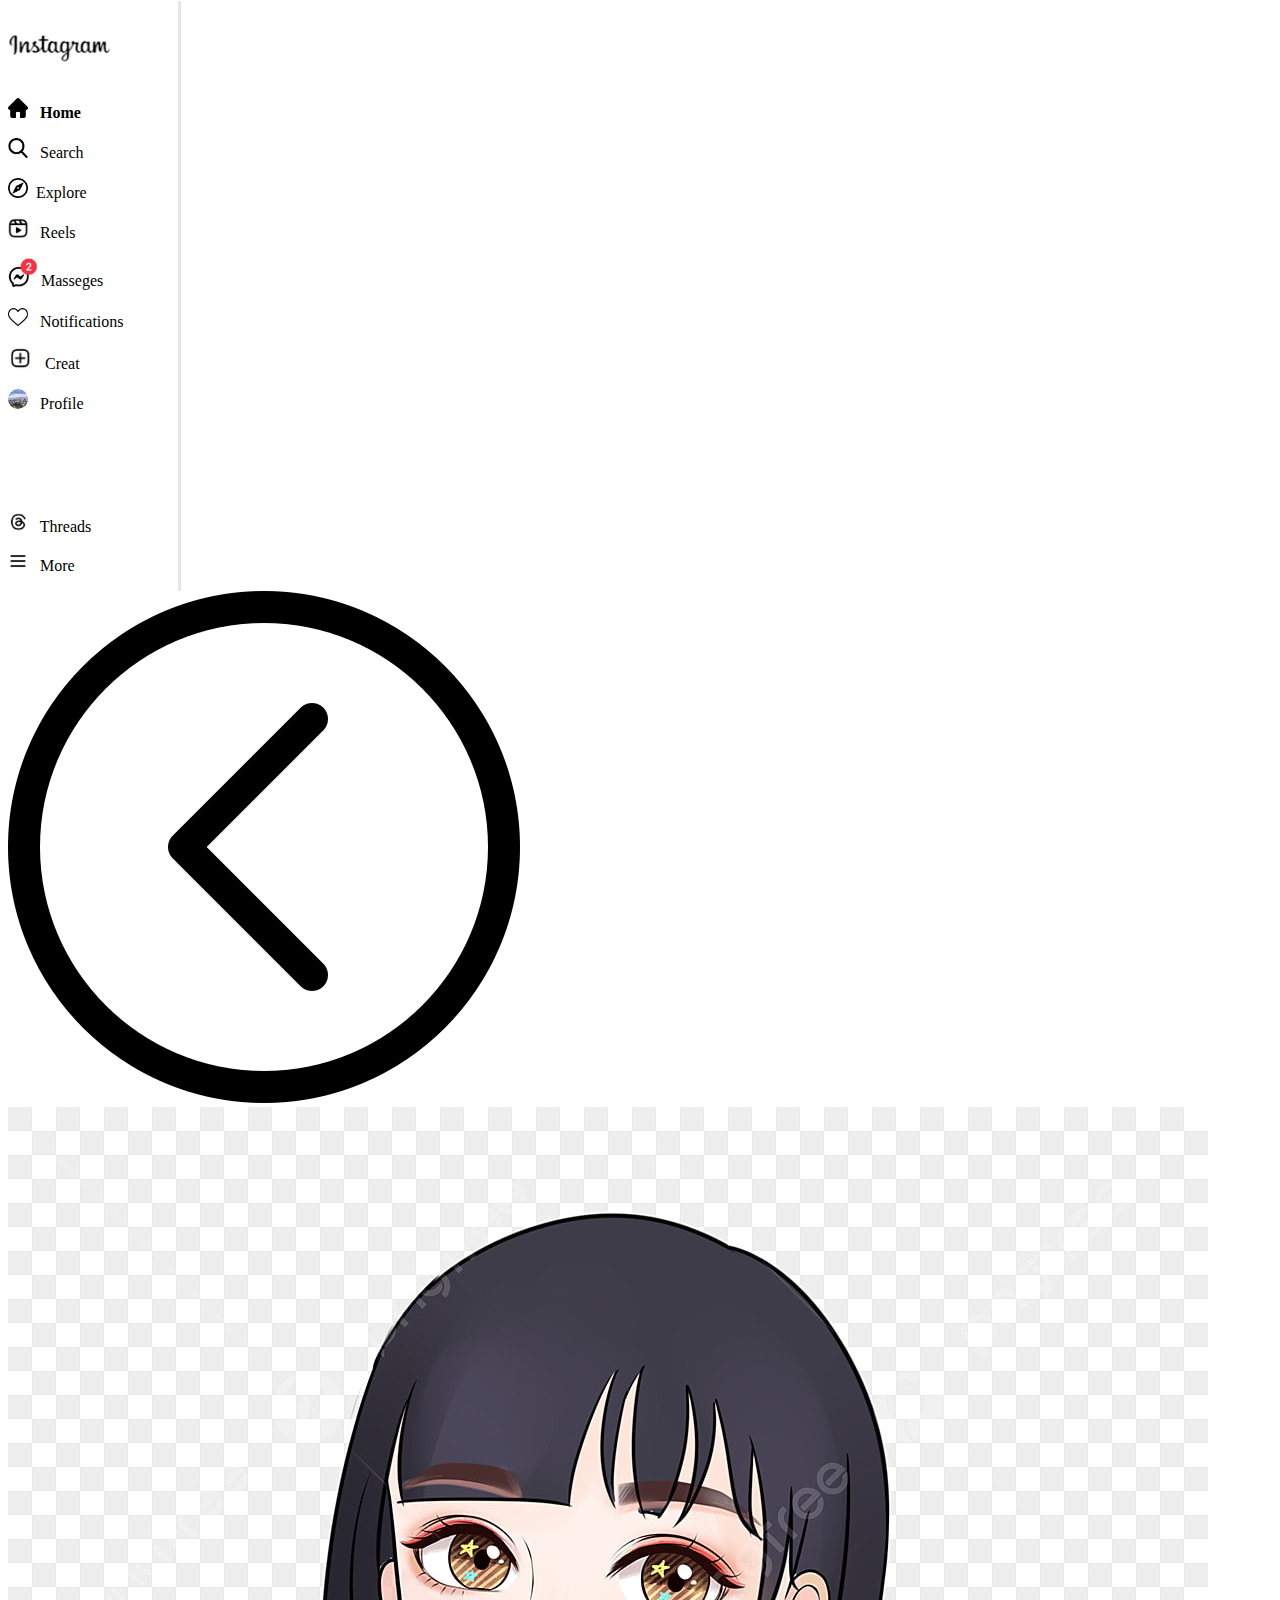
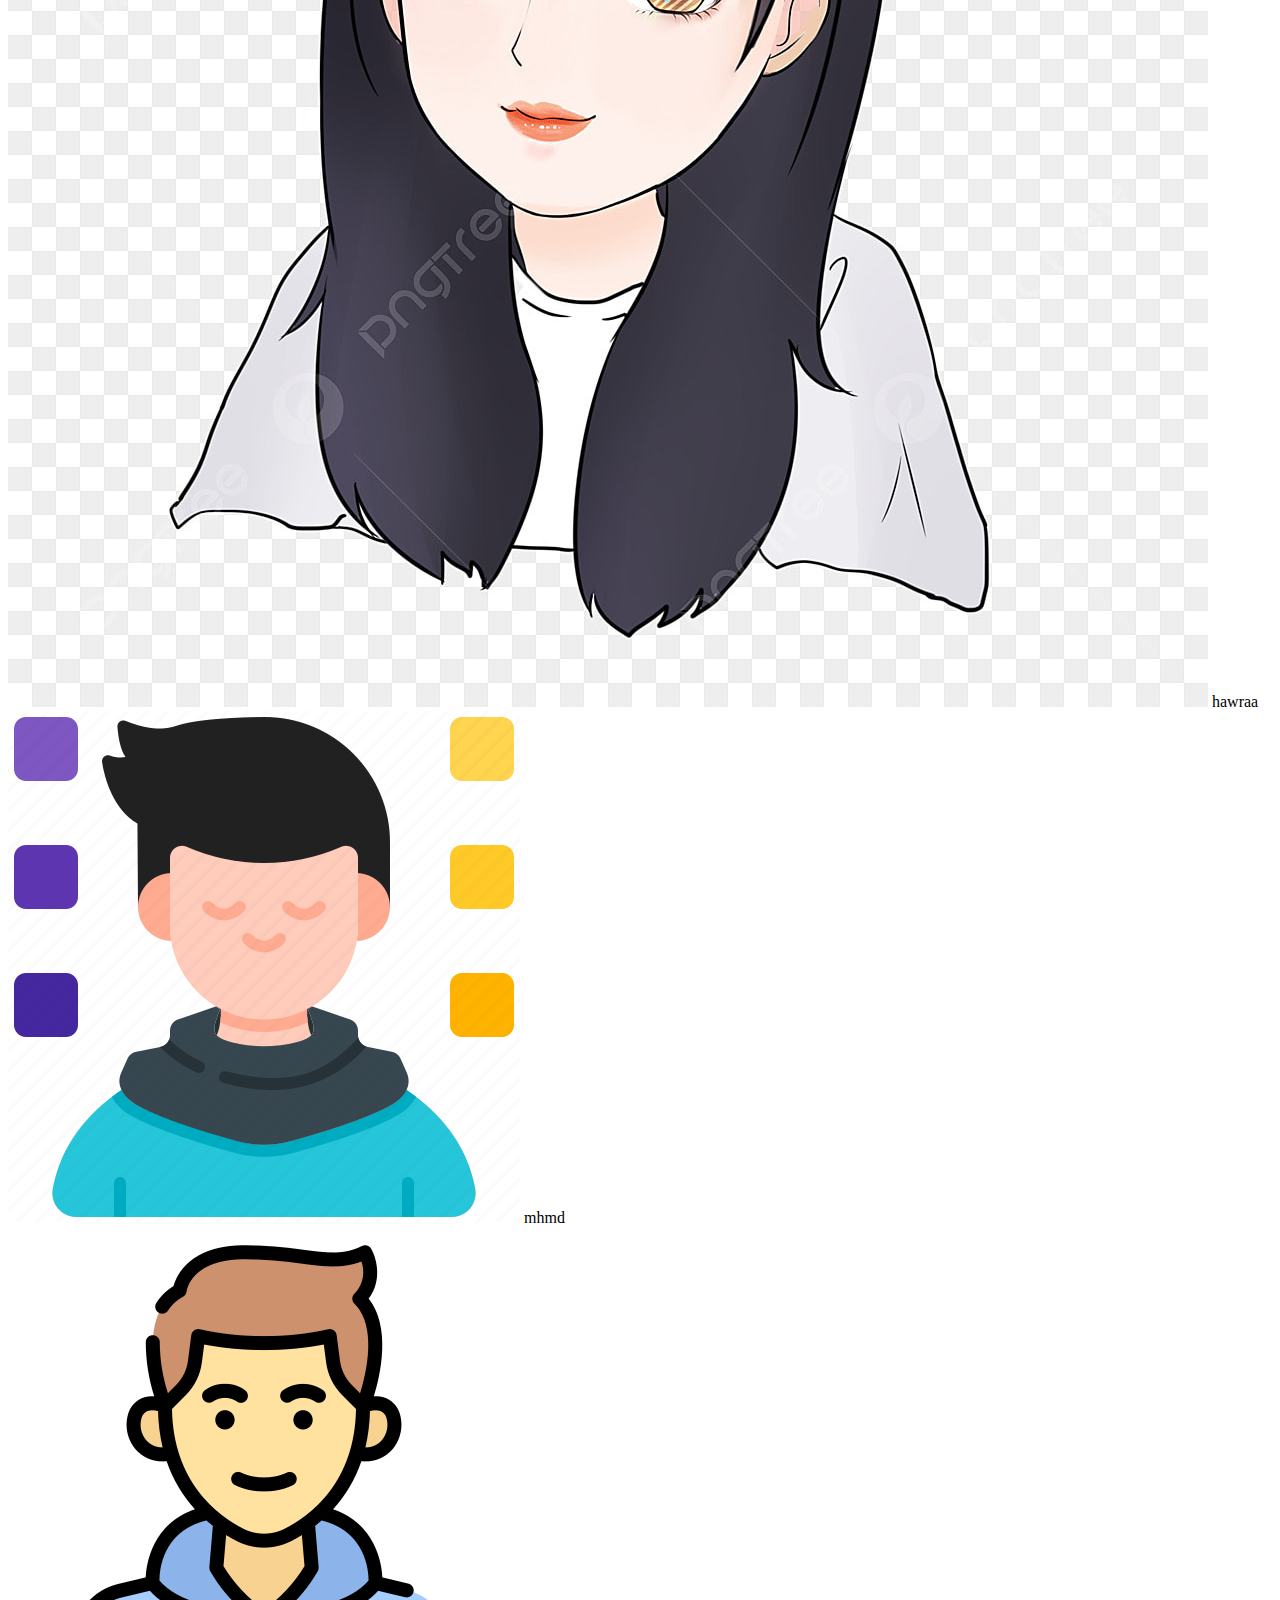
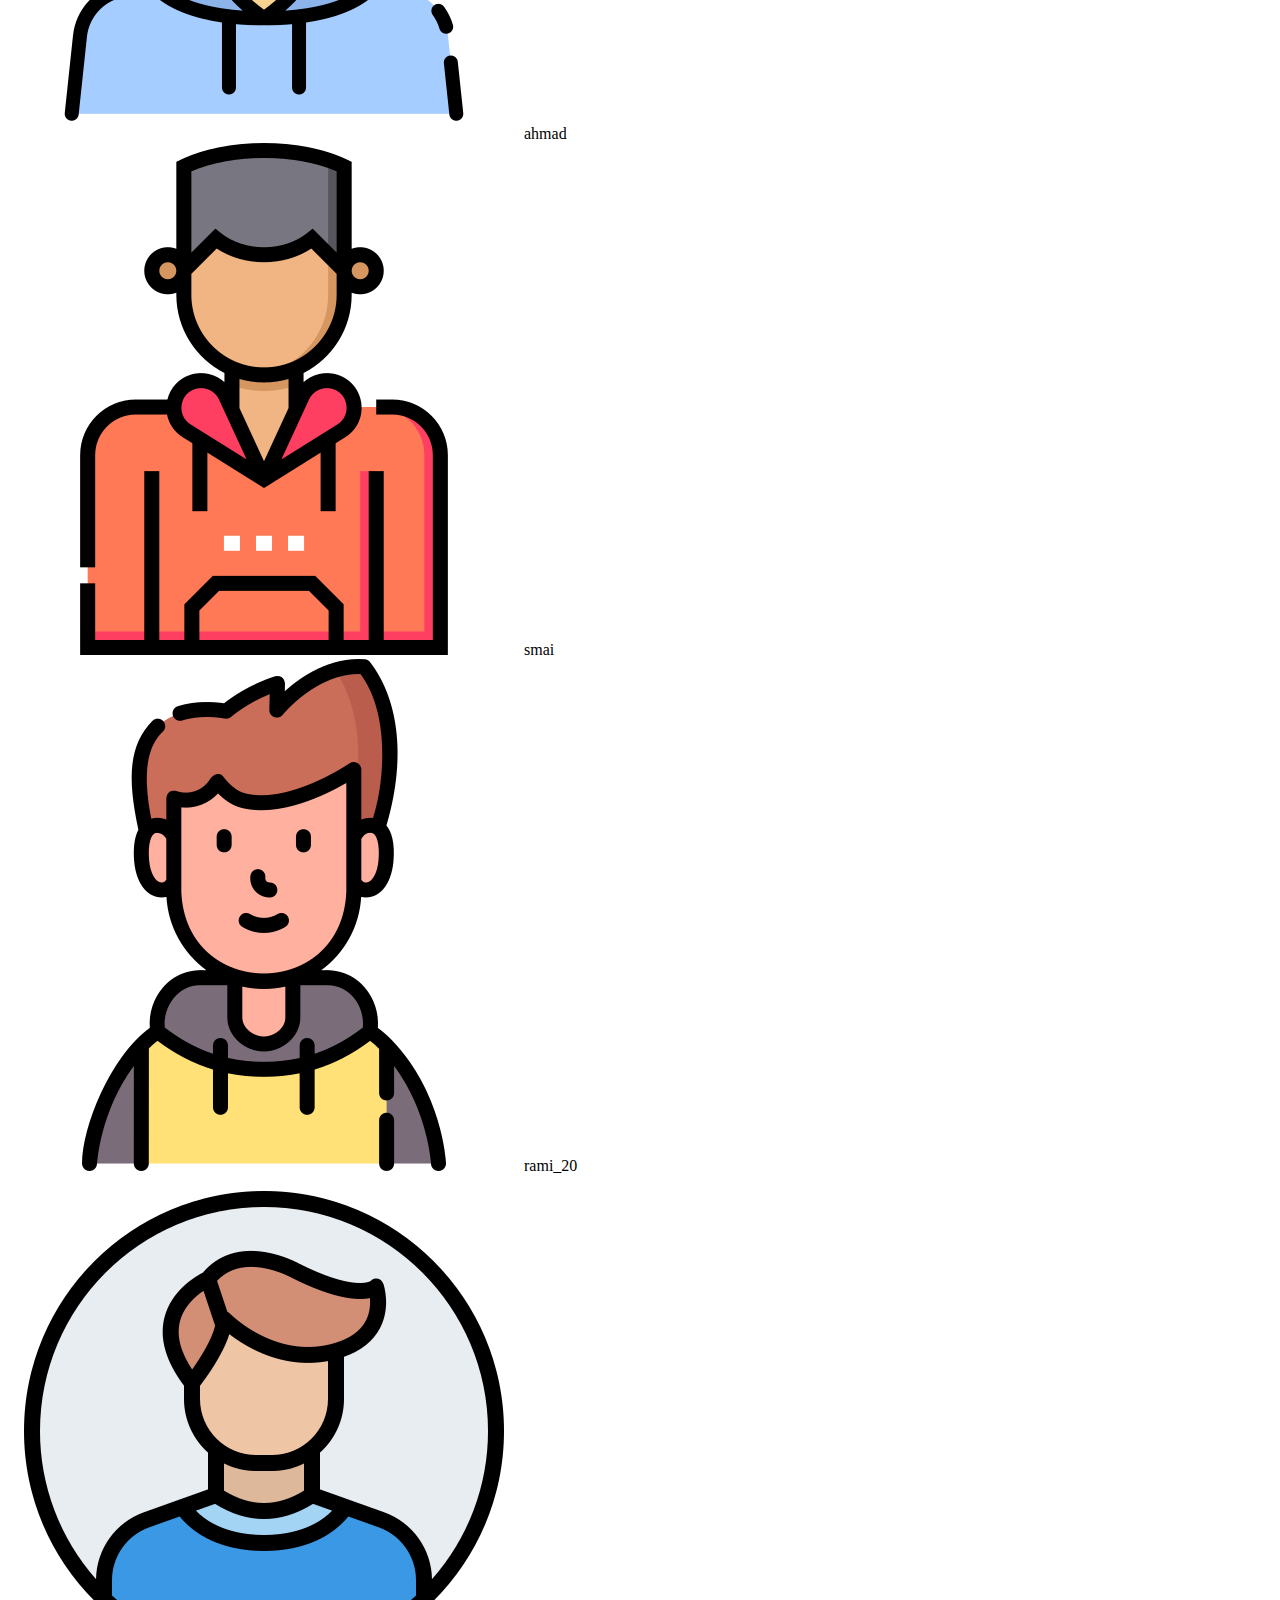
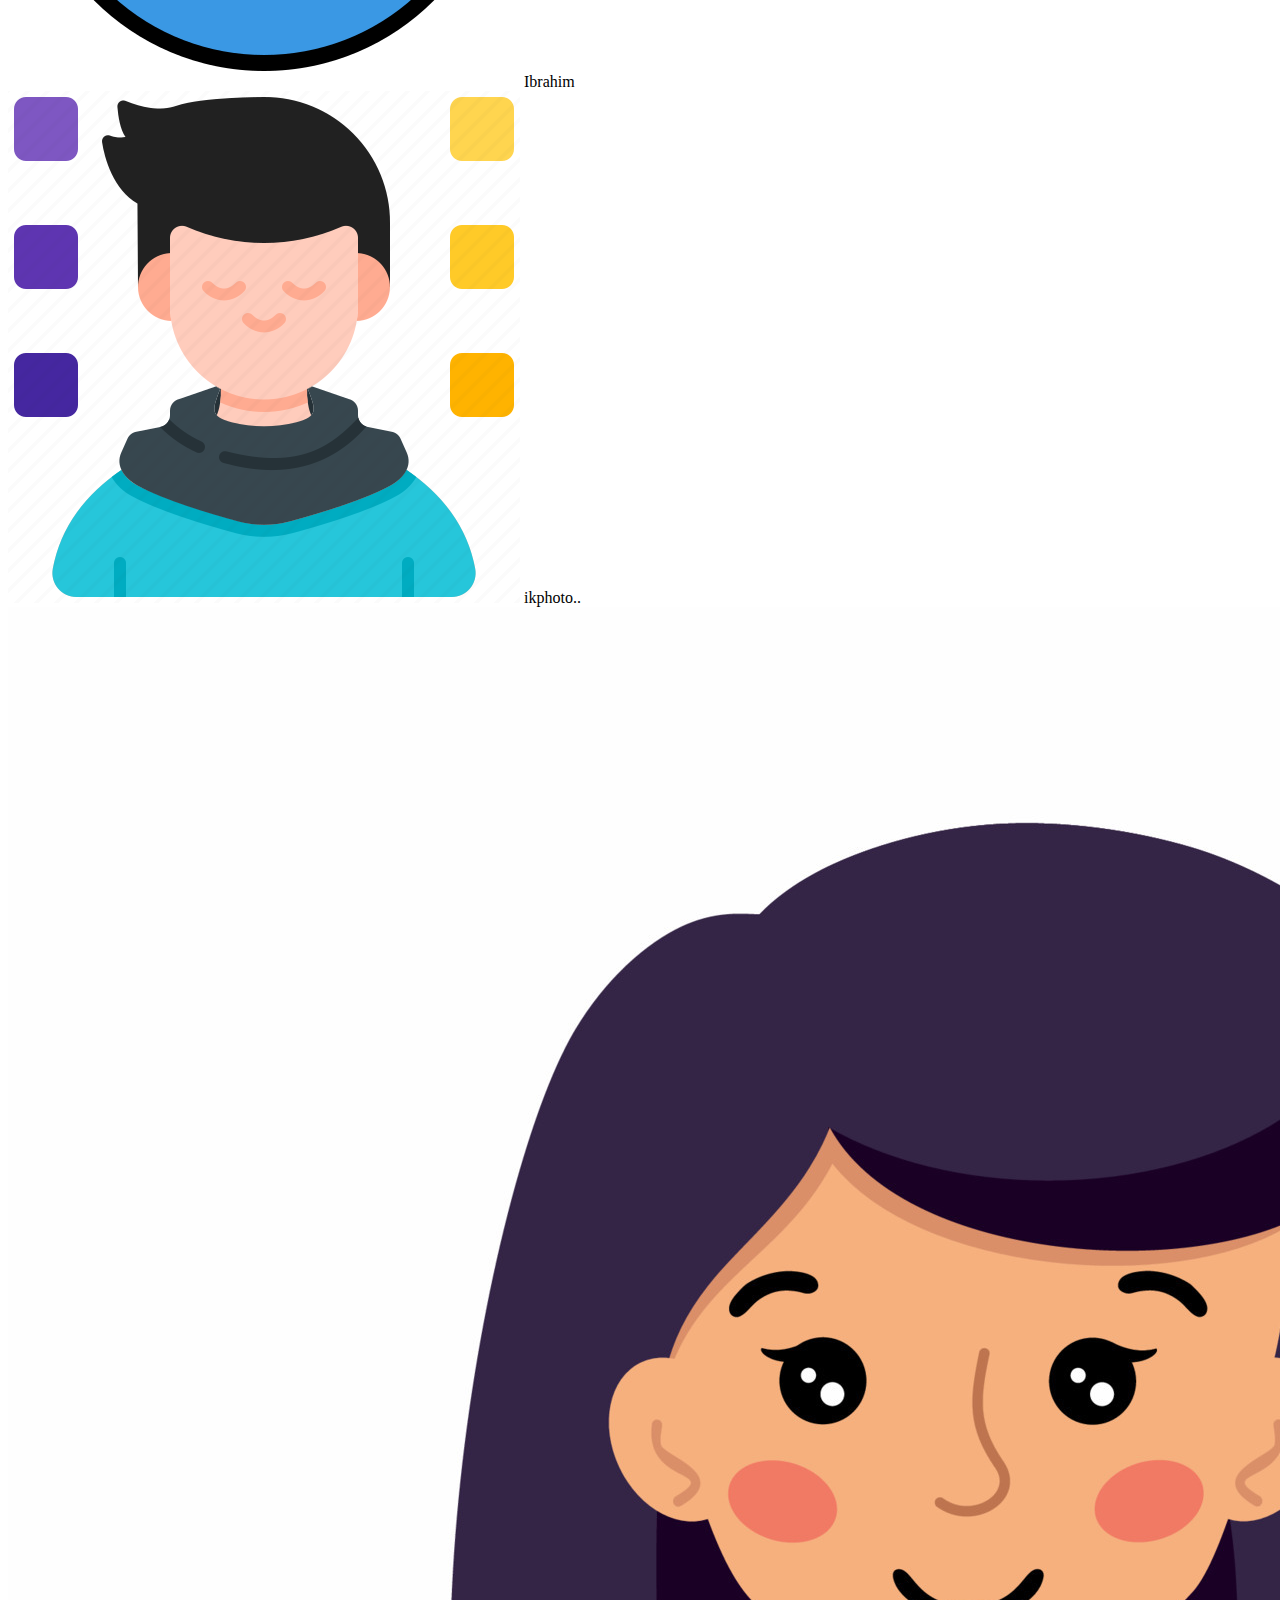
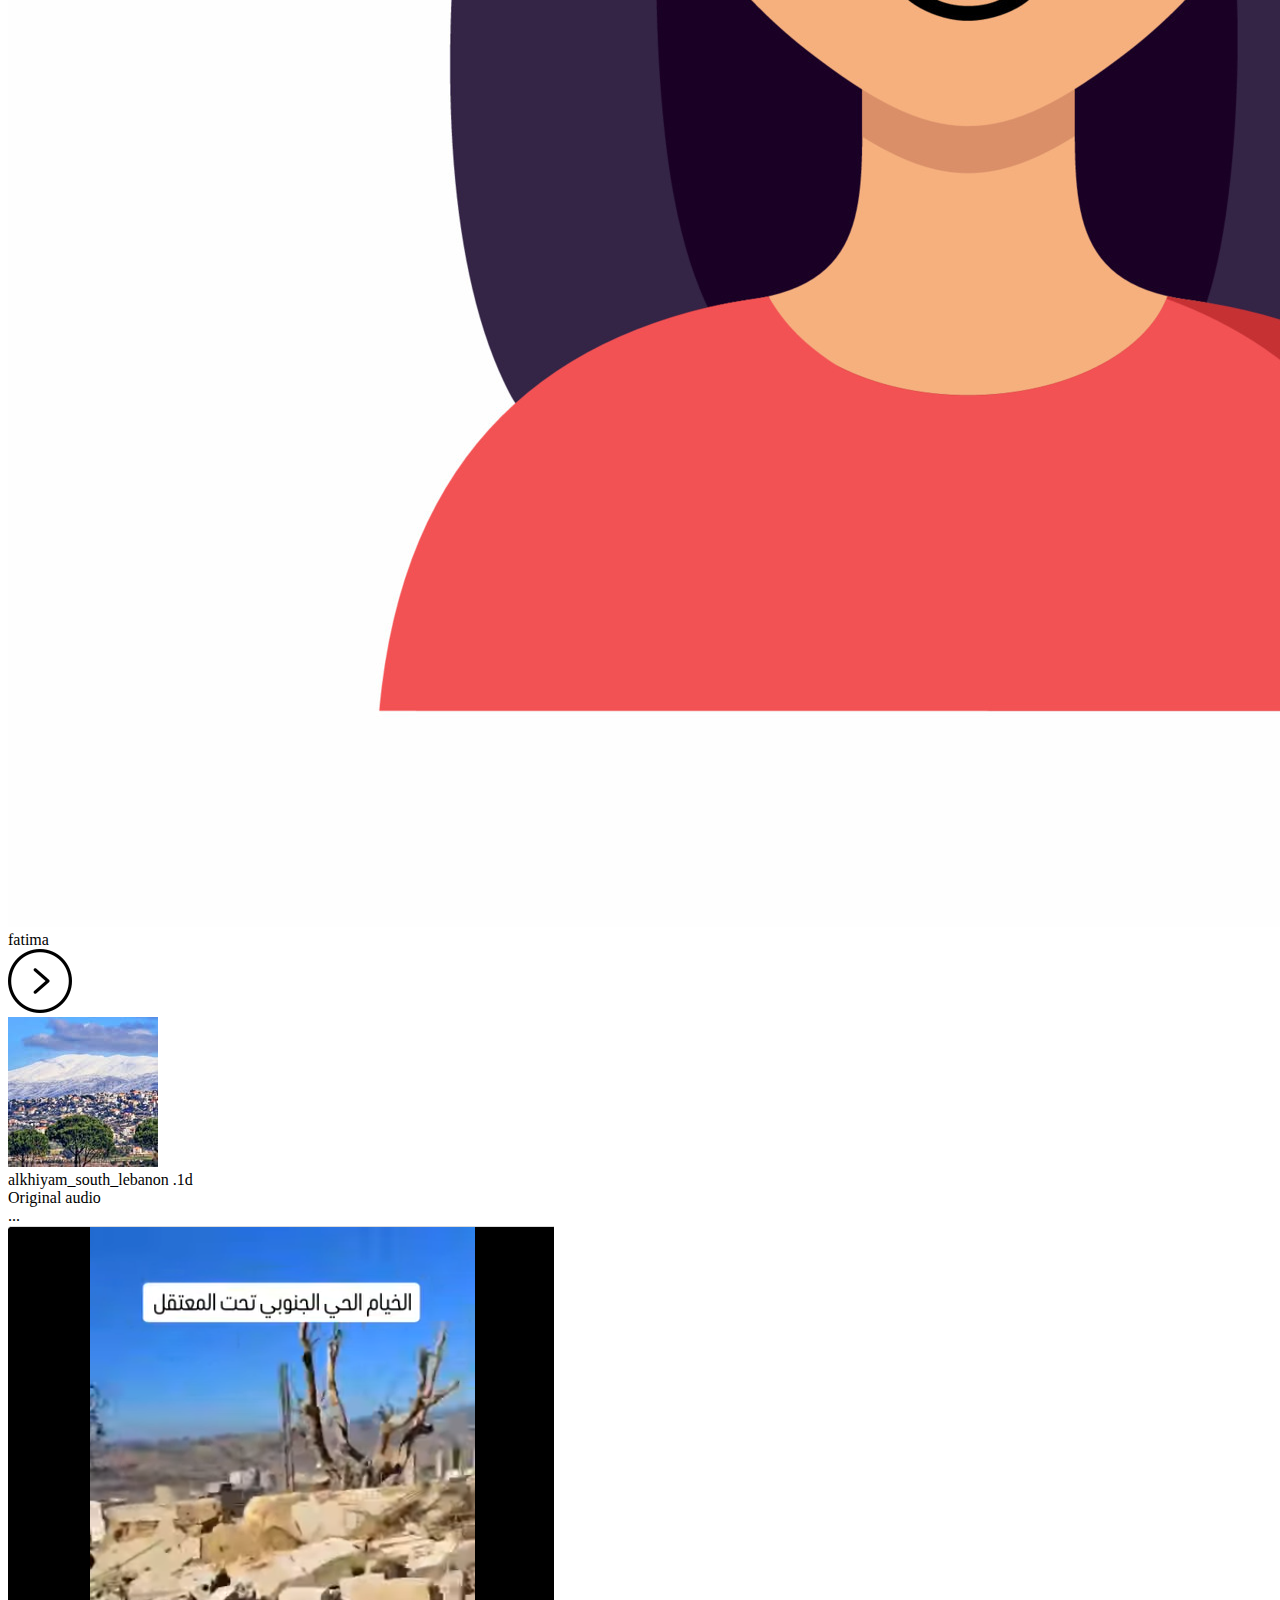
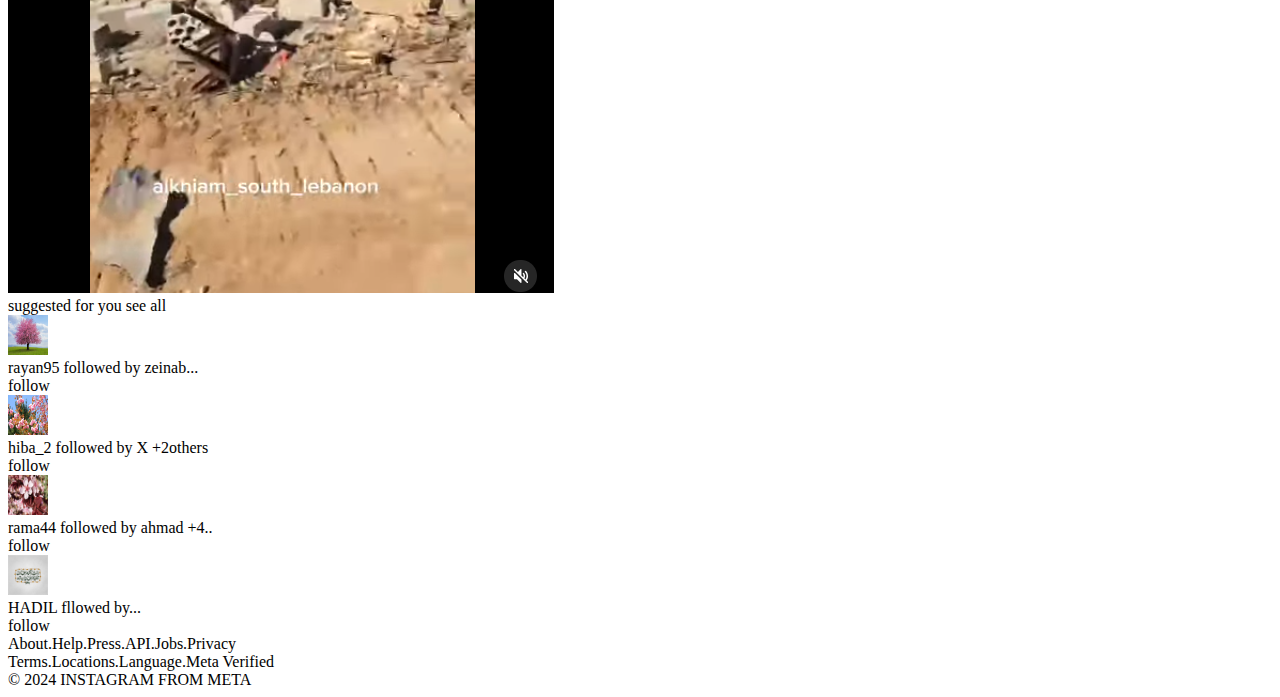
==== index.html @ 7ab8408c "Update and rename main.html to index.html" ====
<!DOCTYPE html>
<html lang="en">
<head>
    <meta charset="UTF-8">
    <title>Instagram</title>
    <link rel="stylesheet" href="styling/style.css">
</head>
<body>
    
        <div style="font-family: 'Times New Roman', Times, serif;">
      <img src="images\instagram.jpg" width="150" height="70" alt="instagram">
      <p> <img src="images\home.png" width="20" alt="image"> &nbsp; <b>Home</b></p>
      <p> <img src="images\search.png" width="20" alt="image"> &nbsp; Search</p>
      <p> <img src="images\compass.png" width="20" alt="image">&nbsp; Explore </p>
      <p> <img src="images\video-editing.jpg" width="20" alt="image"> &nbsp; Reels</p>
      <p> <img src="images\messenger.jpg" width="29" aly="image"> Masseges</p>
      <p> <img src="images\heart.png" width="20" alt="image"> &nbsp; Notifications </p>
      <p> <img src="images\creat.jpg" width="25" alt="image"> &nbsp; Creat </p>
      <p> <img src="images\profile-pic.jpg"  width="20" style="border-radius:50%;"  alt="image"> &nbsp; Profile </p>
      <p style="margin-top:100px;"> <img src="images\threads.jpg" width="20" alt="image"> &nbsp; Threads </p>
      <p> <img src="images\menu.png" width="20"> &nbsp; More </p>
    <div style="border-left: solid 3px ; height: 590px; margin-top: -590px; margin-left: 170px; opacity: 10%;"> </div>
        </div>
<div class="flex">

  <div>

     <img class="arrows" src="images\arrow-left.png" alt="arrow">  

</div>

    <div class="story">

           <img src="images/avatar7.jpg" alt="story">

           <span class="story-usernames"> hawraa </span>

</div>


    <div class="story"> 

          <img src="images/avatar1.png" alt="story"> 

          <span class="story-usernames"> mhmd</span> 

</div>

    <div class="story">

     <img src="images/avatar2.png"  alt="story">

     <span class="story-usernames" > ahmad</span>


</div>

    <div class="story">
       
        <img src="images/avatar3.png"  alt="story"> 

        <span class="story-usernames" > smai </span>

</div>

    <div class="story">

     <img src="images/avatar4.png"  alt="story">
     
     <span class="story-usernames"> rami_20 </span>

</div>

    <div class="story"> 

      <img src="images/avatar5.png"  alt="story"> 

      <span class="story-usernames" > Ibrahim </span> 

</div>

    <div class="story">

     <img src="images/avatar1.png" alt="story">

     <span class="story-usernames"> ikphoto..</span>

</div>


    <div class="story"> <img src="images/avatar8.jpg" alt="story">
     
     <span class="story-usernames">fatima</span>

</div>
    <div>

     <img class="arrows"  src="images\arrow-right.png" alt="arrow">  
               
 </div>
</div>

    <div>
        <div class=" post profile">
          <img src="images/profile-pic.jpg" alt="Profile">
          <div>
            <span>alkhiyam_south_lebanon</span> 
            <span class="d" > .1d </span> 
            <br>
          <span class="audio">Original audio</span>
          </div>
           <span class="dots">...</span>
        </div>
        <div class="main-post">

            <img src="images/post.PNG"  alt="post">
    
        </div>       
</div>

<div class="right-side">
     <div>
        <span class="suggested">suggested for you</span>
        <span class="see-all">see all</span>
<div class="flex-row">
     <span class="profile"><img src="images/cherry_trees.jpg" width="40" height="40"  alt="profile"></span>
    <div class="flex-column">
        <span>rayan95</span>
  <span class="followed-by"> followed by zeinab...</span>
    </div>

    <span class="follow">follow</span>
    
</div>
    
        <div class="flex-row">
            <span class="profile"> <img src="images/pinky.jpg" width="40" height="40"> </span>
            <div class="flex-column">
            <span>hiba_2</span>
            <span class="followed-by">followed by X +2others</span>
        </div>
        <span class="follow">follow</span>
        </div>
    <div class="flex-row">
        <span class="profile">  <img src="images/flower.jpg"  width="40" height="40" alt="prfile"> </span>
        <div class="flex-column">
            <span>rama44</span>
            <span class="followed-by">followed by ahmad +4..</span>
        
        </div>
        <span class="follow">follow</span>
     
</div>
<div class="flex-row">
    <span class="profile"> <img src="images/extraprofile1.jpeg" width="40" height="40" alt="prfile"> </span>
    <div class="flex-column">
        <span>HADIL</span>
        <span class="followed-by">fllowed by...</span>
    </div>
    <span class="follow">follow</span>

</div>

   <div class="about">
    About.Help.Press.API.Jobs.Privacy 
    <br>
    Terms.Locations.Language.Meta Verified
    <br>
    &copy; 2024 INSTAGRAM FROM META
    
   </div>
</div>

     
</body>
</html>
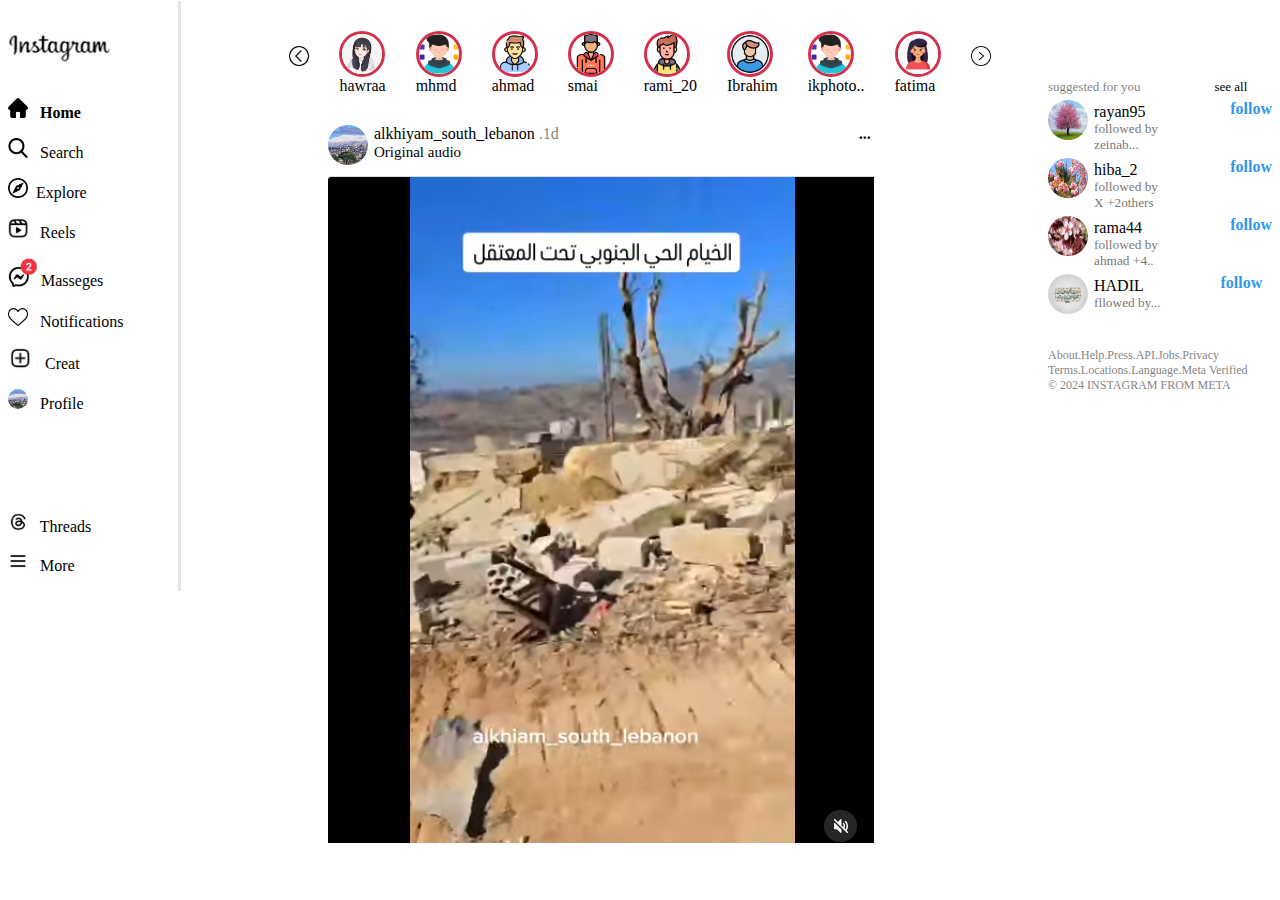
==== commit c928ff71: "Update index.html" ====
--- a/index.html
+++ b/index.html
@@ -3,7 +3,7 @@
 <head>
     <meta charset="UTF-8">
     <title>Instagram</title>
-    <link rel="stylesheet" href="styling/style.css">
+    <link rel="stylesheet" href="styling.css">
 </head>
 <body>
     
--- a/styling.css
+++ b/styling.css
@@ -0,0 +1,107 @@
+.flex {
+
+    display: flex;
+    flex-direction: row;
+    justify-content: center;
+    margin-top: -560px;
+    gap: 30px;
+    
+    
+}
+.story img{
+
+    display: flex;
+    flex-direction: row;
+    width: 40px;
+    border: 3px solid rgb(211, 48, 75);
+    border-radius: 50%;
+    object-fit: cover;
+    gap: 20px;
+
+
+}
+.arrows{
+
+    width: 20px;
+    height: 20px;
+    margin-top: 15px;
+
+}
+
+.story-usernames {
+     
+    display: flex;
+    flex-direction: column;
+
+
+}
+.profile img{
+     margin-right: 6px; 
+     width: 40px;
+     border-radius: 50%;
+
+}
+.post{
+
+    display: flex;
+    flex-direction: row;
+    margin-top: 30px;
+    margin-left: 320px;
+
+}
+.audio{
+    font-size: 15px;
+}
+.d{
+    opacity: 50%;
+}
+.dots{
+    margin-left: 300px;
+    font-weight: bolder;
+}
+.main-post{
+    margin-top: 10px;
+    margin-left: 320px;
+}
+.right-side{
+    display: flex;
+    flex-direction:column;
+    margin-top: -770px;
+    margin-left: 1040px;
+}
+.suggested{
+    opacity: 50%;
+    font-size: small;
+}
+.see-all{
+    font-weight: 500;
+    font-size: small;
+    margin-left: 70px ;
+}
+
+.follow{
+    color: hsl(207, 83%, 56%);
+    margin-left: 60px;
+    font-weight: 900;
+
+}
+.followed-by{
+    font-size: smaller;
+    opacity: 55%;
+}
+
+.flex-row{
+  display: flex;
+  flex-direction: row;
+  margin-top: 5px;
+}
+.flex-column{
+    display: flex;
+    flex-direction: column;
+    margin-top: 3px;
+}
+.about{
+    margin-top: 30px;
+    opacity: 50%;
+    font-size: 12px;
+}
